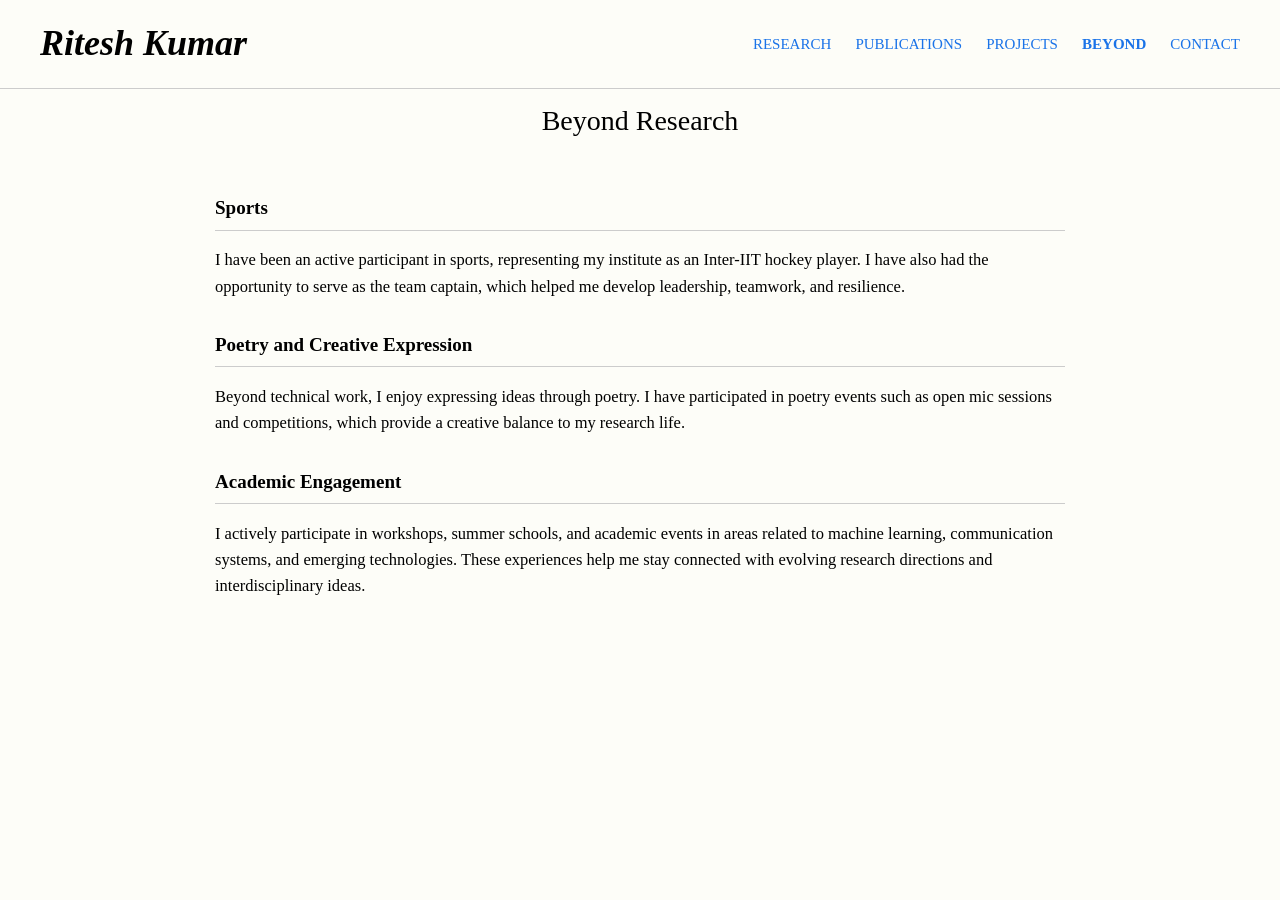
==== beyond.html @ 05733236 "new update" ====
<!DOCTYPE html>
<html>
<head>
    <title>Beyond - Ritesh Kumar</title>

    <!-- COMMON CSS -->
    <link rel="stylesheet" href="style.css">
</head>

<body>

<!-- HEADER -->
<div class="header">
    <div class="name">
        <a href="index.html">Ritesh Kumar</a>
    </div>

    <div>
        <a href="research.html">RESEARCH</a>
        <a href="publications.html">PUBLICATIONS</a>
        <a href="projects.html">PROJECTS</a>
        <a href="beyond.html" class="active">BEYOND</a>
        <a href="contact.html">CONTACT</a>
    </div>
</div>

<!-- TITLE -->
<div class="title">Beyond Research</div>

<div class="container">

    <!-- HOCKEY -->
    <div class="section">
        <h2>Sports</h2>

        <p>
            I have been an active participant in sports, representing my institute as an 
            Inter-IIT hockey player. I have also had the opportunity to serve as the team 
            captain, which helped me develop leadership, teamwork, and resilience.
        </p>
    </div>

    <!-- POETRY -->
    <div class="section">
        <h2>Poetry and Creative Expression</h2>

        <p>
            Beyond technical work, I enjoy expressing ideas through poetry. I have participated 
            in poetry events such as open mic sessions and competitions, which provide a creative 
            balance to my research life.
        </p>
    </div>

    <!-- ACADEMIC ENGAGEMENT -->
    <div class="section">
        <h2>Academic Engagement</h2>

        <p>
            I actively participate in workshops, summer schools, and academic events in areas 
            related to machine learning, communication systems, and emerging technologies. 
            These experiences help me stay connected with evolving research directions and 
            interdisciplinary ideas.
        </p>
    </div>

</div>

</body>
</html>
---- style.css ----
body {
    margin: 0;
    font-family: "Times New Roman", serif;
    background: #fdfdf8;
    color: #000;
    line-height: 1.6;
    font-size: 16.5px;
}

/* HEADER */
.header {
    display: flex;
    justify-content: space-between;
    align-items: center;
    padding: 15px 40px;
    border-bottom: 1px solid #ccc;
}

.header a {
    text-decoration: none;
    color: #1a73e8;
    margin-left: 20px;
    font-size: 15px;
}

/* NAME */
.name a {
    font-size: 36px;
    font-weight: 700;
    font-style: italic;
    color: black;
    text-decoration: none;
    margin-left: 0;
}

/* TITLE */
.title {
    text-align: center;
    font-size: 28px;
    margin-top: 10px;
}

/* DIVIDER */
.divider {
    text-align: center;
    margin: 5px 0 10px 0;
    font-style: italic;
    color: #555;
}

hr {
    border: none;
    border-top: 1px solid #ccc;
    margin: 5px 0;
}

/* MAIN */
.container {
    max-width: 850px;
    margin: auto;
    padding: 20px;
}

.intro {
    display: flex;
    gap: 40px;
    align-items: center;
    margin-top: 15px;
}

/* IMAGE */
.profile-pic {
    width: 180px;
    height: 220px;
    object-fit: cover;
    border: 1px solid #ccc;
    border-radius: 3px;
}

/* LINKS */
.links a {
    margin-right: 15px;
    color: #1a73e8;
    text-decoration: none;
}

/* SECTIONS */
.section {
    margin-top: 30px;
}

.section h2 {
    font-size: 19px;
    border-bottom: 1px solid #ccc;
    padding-bottom: 6px;
}

ul {
    padding-left: 20px;
}

li {
    margin-bottom: 10px;
}

/* CONTACT */
.contact {
    text-align: center;
    margin-top: 40px;
    padding: 20px;
    border-top: 1px solid #ccc;
}

/* ACTIVE NAV */
.active {
    font-weight: 600;
    color: black;
}
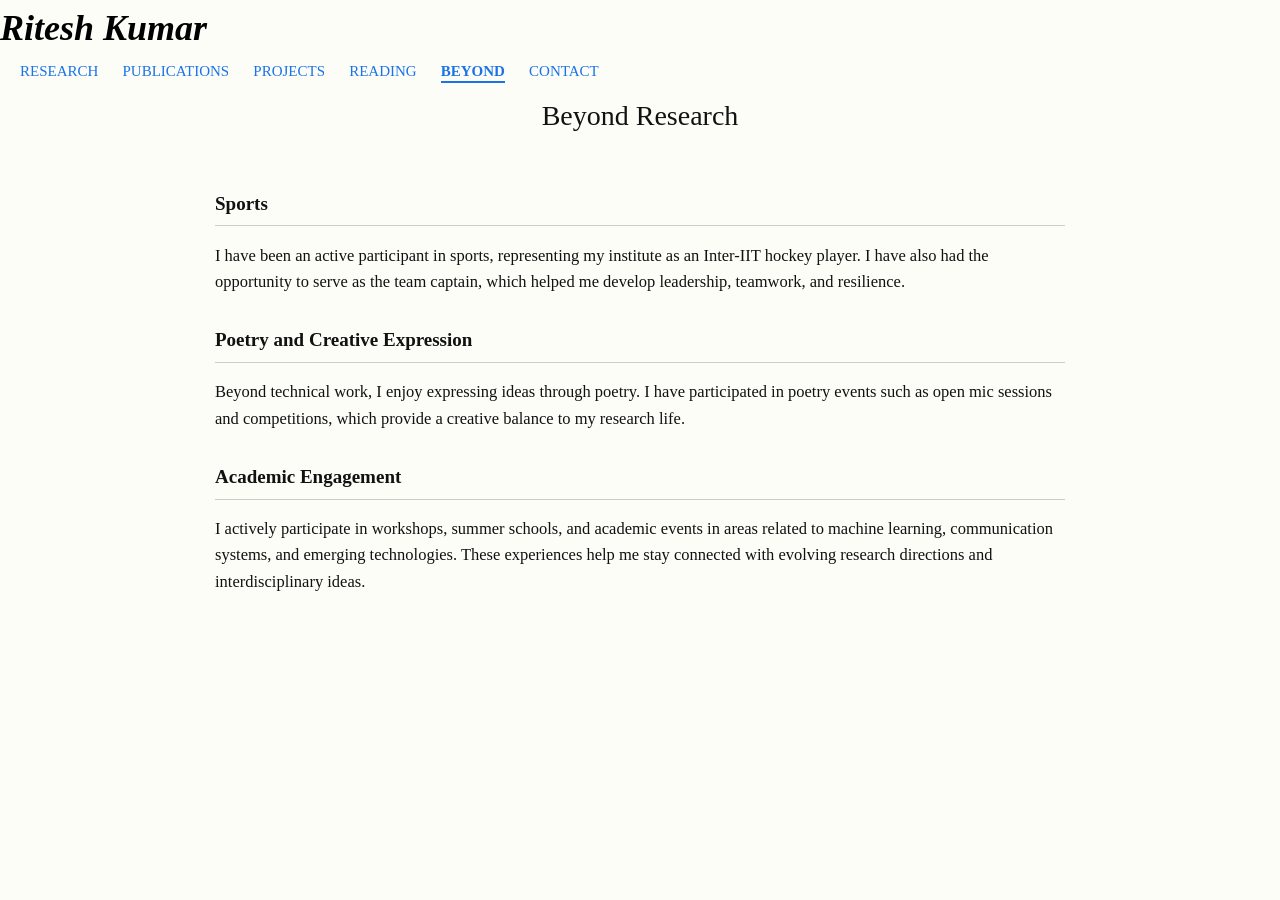
==== commit fc631161: "upgraded" ====
--- a/beyond.html
+++ b/beyond.html
@@ -9,61 +9,69 @@
 
 <body>
 
-<!-- HEADER -->
-<div class="header">
-    <div class="name">
-        <a href="index.html">Ritesh Kumar</a>
+    <!-- HEADER -->
+    <div id="header"></div>
+
+    <script>
+        fetch('header.html')
+            .then(response => response.text())
+            .then(data => {
+                document.getElementById('header').innerHTML = data;
+
+                // ACTIVE TAB LOGIC
+                const links = document.querySelectorAll('.header a');
+                const currentPage = window.location.pathname.split("/").pop();
+
+                links.forEach(link => {
+                    const href = link.getAttribute('href');
+
+                    if (href === currentPage || (href === "index.html" && currentPage === "")) {
+                        link.classList.add('active');
+                    }
+                });
+            });
+    </script>
+
+    <!-- TITLE -->
+    <div class="title">Beyond Research</div>
+
+    <div class="container">
+
+        <!-- SPORTS -->
+        <div class="section">
+            <h2>Sports</h2>
+
+            <p>
+                I have been an active participant in sports, representing my institute as an 
+                Inter-IIT hockey player. I have also had the opportunity to serve as the team 
+                captain, which helped me develop leadership, teamwork, and resilience.
+            </p>
+        </div>
+
+        <!-- POETRY -->
+        <div class="section">
+            <h2>Poetry and Creative Expression</h2>
+
+            <p>
+                Beyond technical work, I enjoy expressing ideas through poetry. I have participated 
+                in poetry events such as open mic sessions and competitions, which provide a creative 
+                balance to my research life.
+            </p>
+        </div>
+
+        <!-- ACADEMIC ENGAGEMENT -->
+        <div class="section">
+            <h2>Academic Engagement</h2>
+
+            <p>
+                I actively participate in workshops, summer schools, and academic events in areas 
+                related to machine learning, communication systems, and emerging technologies. 
+                These experiences help me stay connected with evolving research directions and 
+                interdisciplinary ideas.
+            </p>
+        </div>
+
     </div>
-
-    <div>
-        <a href="research.html">RESEARCH</a>
-        <a href="publications.html">PUBLICATIONS</a>
-        <a href="projects.html">PROJECTS</a>
-        <a href="beyond.html" class="active">BEYOND</a>
-        <a href="contact.html">CONTACT</a>
-    </div>
-</div>
-
-<!-- TITLE -->
-<div class="title">Beyond Research</div>
-
-<div class="container">
-
-    <!-- HOCKEY -->
-    <div class="section">
-        <h2>Sports</h2>
-
-        <p>
-            I have been an active participant in sports, representing my institute as an 
-            Inter-IIT hockey player. I have also had the opportunity to serve as the team 
-            captain, which helped me develop leadership, teamwork, and resilience.
-        </p>
-    </div>
-
-    <!-- POETRY -->
-    <div class="section">
-        <h2>Poetry and Creative Expression</h2>
-
-        <p>
-            Beyond technical work, I enjoy expressing ideas through poetry. I have participated 
-            in poetry events such as open mic sessions and competitions, which provide a creative 
-            balance to my research life.
-        </p>
-    </div>
-
-    <!-- ACADEMIC ENGAGEMENT -->
-    <div class="section">
-        <h2>Academic Engagement</h2>
-
-        <p>
-            I actively participate in workshops, summer schools, and academic events in areas 
-            related to machine learning, communication systems, and emerging technologies. 
-            These experiences help me stay connected with evolving research directions and 
-            interdisciplinary ideas.
-        </p>
-    </div>
-
-</div>
 
 </body>
 </html>
--- a/style.css
+++ b/style.css
@@ -2,25 +2,45 @@
     margin: 0;
     font-family: "Times New Roman", serif;
     background: #fdfdf8;
-    color: #000;
+    color: #111;
     line-height: 1.6;
     font-size: 16.5px;
 }
 
-/* HEADER */
-.header {
-    display: flex;
-    justify-content: space-between;
-    align-items: center;
-    padding: 15px 40px;
-    border-bottom: 1px solid #ccc;
-}
-
+/* HEADER LINKS */
 .header a {
+    position: relative;
     text-decoration: none;
     color: #1a73e8;
     margin-left: 20px;
     font-size: 15px;
+    padding-bottom: 4px;
+}
+
+/* UNDERLINE (hidden initially) */
+.header a::after {
+    content: "";
+    position: absolute;
+    left: 0;
+    bottom: 0;
+    width: 0%;
+    height: 2px;
+    background-color: #1a73e8;
+    transition: width 0.25s ease;
+}
+
+/* HOVER ANIMATION */
+.header a:hover::after {
+    width: 100%;
+}
+
+/* ACTIVE TAB (always visible underline) */
+.header a.active {
+    font-weight: 600;
+}
+
+.header a.active::after {
+    width: 100%;
 }
 
 /* NAME */
@@ -84,6 +104,20 @@
     text-decoration: none;
 }
 
+.links a:hover {
+    text-decoration: underline;
+}
+
+/* GENERAL LINKS */
+a {
+    color: #1a73e8;
+    text-decoration: none;
+}
+
+a:hover {
+    text-decoration: underline;
+}
+
 /* SECTIONS */
 .section {
     margin-top: 30px;
@@ -95,6 +129,7 @@
     padding-bottom: 6px;
 }
 
+/* LISTS */
 ul {
     padding-left: 20px;
 }
@@ -111,8 +146,12 @@
     border-top: 1px solid #ccc;
 }
 
-/* ACTIVE NAV */
-.active {
-    font-weight: 600;
-    color: black;
+/* HIGHLIGHT NAME IN PUBLICATIONS */
+.me {
+    font-weight: 700;
+}
+
+/* PUBLICATION LINKS */
+.pub-list a {
+    color: #1a73e8;
 }
